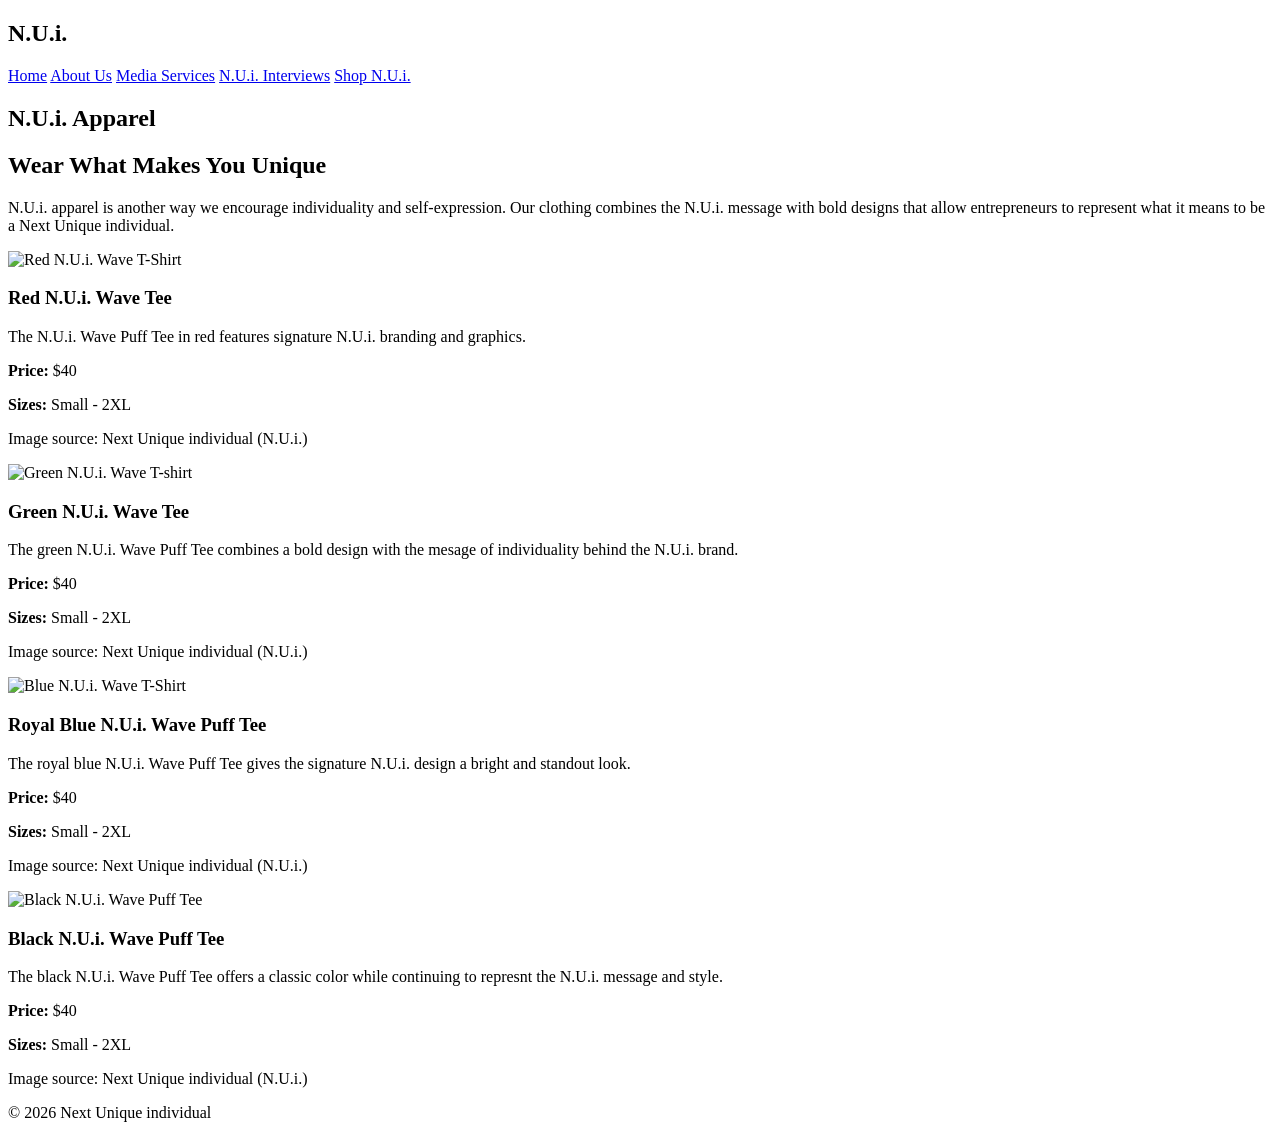
==== apparel.html @ 7cb27205 "Added apparel.html" ====
<!DOCTYPE html>
<html>

  <!-- Head section with page title and stylesheet -->
  <head>
    <title>Next Unique individual | Apparel</title>
    <link rel="stylesheet" href="style.css">
  </head>

  <body>

    <!-- Header with N.U.i. brand name and website navigation -->
    <header>
      <div class="nav-container">
        <h2 class="brand-name">N.U.i.</h2>

        <!-- Navigation links to each page of the N.U.i. website -->
        <nav>
             <a href="index.html">Home</a>
          <a href="about.html">About Us</a>
          <a href="media.html">Media Services</a>
          <a href="interviews.html">N.U.i. Interviews</a>
          <a href="apparel.html">Shop N.U.i.</a>
        </nav>
      </div>
    </header>

<!-- Main content for the N.U.i. Apparel page -->
    <main>

      <!-- Introduction to N.U.i. Apparel and the meaning behind the clothing -->
      <section class="apparel-intro">

        <h1>N.U.i. Apparel</h1>

        <h2>Wear What Makes You Unique</h2>

        <p>N.U.i. apparel is another way we encourage individuality and self-expression. Our clothing combines the N.U.i. message with bold designs that allow entrepreneurs to represent what it means to be a Next Unique individual.</p>

      </section>

      <!-- N.U.i. apparel products displayed in individual product cards -->
      <section class="products">

        <!-- Product card with image, name, description, and image citation -->
        <div class="product-card">

          <img src="red-wave-shirt.jpg"
            alt="Red N.U.i. Wave T-Shirt">

          <h3>Red N.U.i. Wave Tee</h3>

          <p>The N.U.i. Wave Puff Tee in red features signature N.U.i. branding and graphics.</p>

          <p><strong>Price:</strong> $40</p>
          <p><strong>Sizes:</strong> Small - 2XL</p>

          <p class="citation">Image source: Next Unique individual (N.U.i.)</p>
          
        </div>

        <div class="product-card">

          <img src="green-wave-shirt.jpg"
            alt="Green N.U.i. Wave T-shirt">

          <h3>Green N.U.i. Wave Tee</h3>

          <p>The green N.U.i. Wave Puff Tee combines a bold design with the mesage of individuality behind the N.U.i. brand.</p>

          <p><strong>Price:</strong> $40</p>
          <p><strong>Sizes:</strong> Small - 2XL</p>

          <p class="citation">Image source: Next Unique individual (N.U.i.)</p>
          
        </div>

        <div class="product-card">

          <img src="blue-wave-shirt.jpg"
            alt="Blue N.U.i. Wave T-Shirt">

          <h3>Royal Blue N.U.i. Wave Puff Tee</h3>

          <p>The royal blue N.U.i. Wave Puff Tee gives the signature N.U.i. design a bright and standout look.</p>

          <p><strong>Price:</strong> $40</p>
          <p><strong>Sizes:</strong> Small - 2XL</p>

          <p class="citation">
            Image source: Next Unique individual (N.U.i.)
          </p>
          
        </div>

        <div class="product-card">

          <img src="black-wave-shirt.jpg"
            alt="Black N.U.i. Wave Puff Tee">

          <h3>Black N.U.i. Wave Puff Tee</h3>

          <p>The black N.U.i. Wave Puff Tee offers a classic color while continuing to represnt the N.U.i. message and style.</p>

          <p><strong>Price:</strong> $40</p>
          <p><strong>Sizes:</strong> Small - 2XL</p>

          <p class="citation">Image source: Next Unique individual (N.U.i.)</p>
          
        </div>
        
      </section>
      
    </main>

    <!-- Footer with N.U.i. copyright information -->
    <footer>
      <p>&copy; 2026 Next Unique individual</p>
    </footer>
    
  </body>
</html>
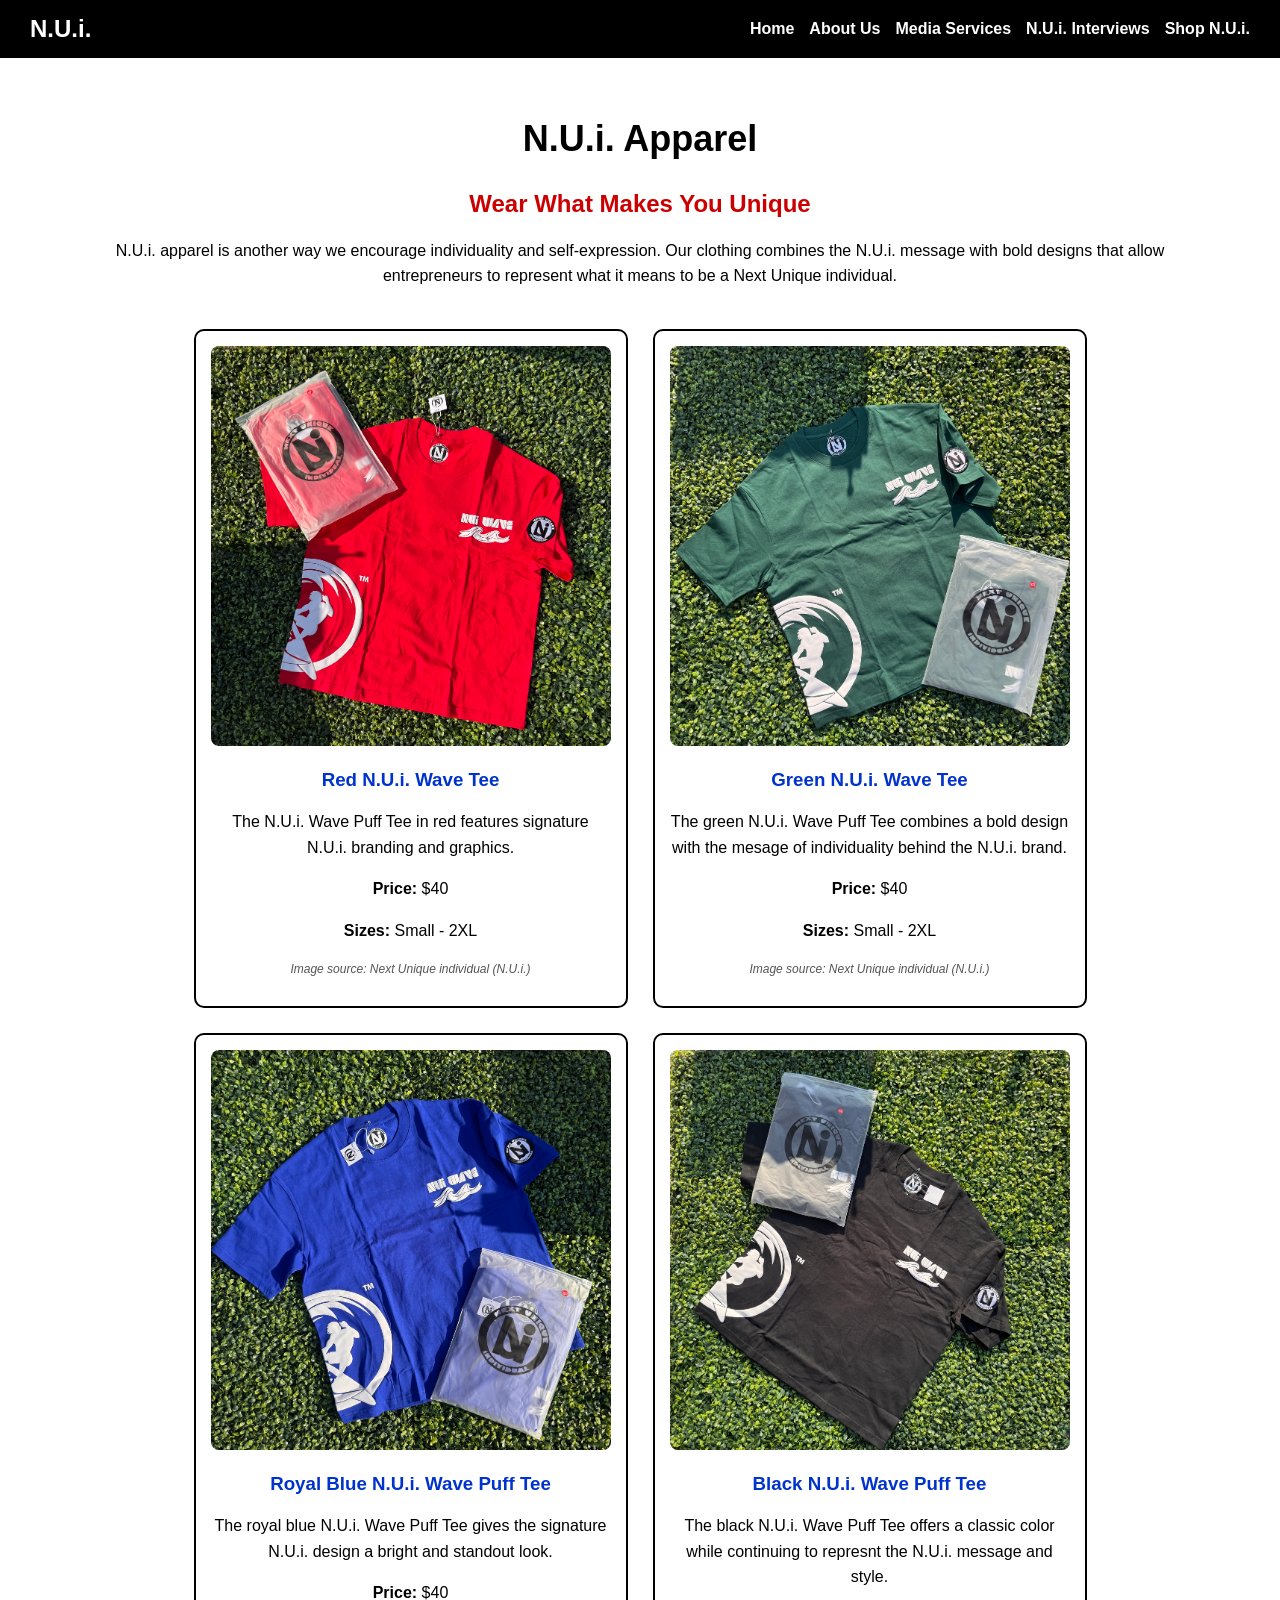
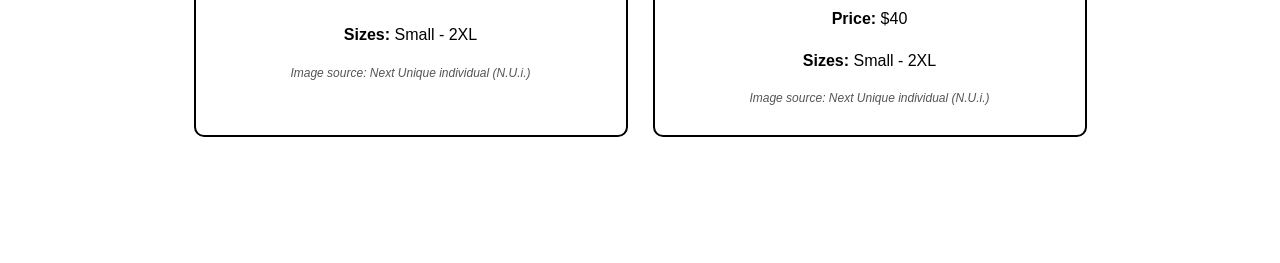
==== commit 44918dd2: "Revised images establishing images folder as src" ====
--- a/apparel.html
+++ b/apparel.html
@@ -1,14 +1,12 @@
-<!DOCTYPE html>
+<!doctype html>
 <html>
-
   <!-- Head section with page title and stylesheet -->
   <head>
     <title>Next Unique individual | Apparel</title>
-    <link rel="stylesheet" href="style.css">
+    <link rel="stylesheet" href="style.css" />
   </head>
 
   <body>
-
     <!-- Header with N.U.i. brand name and website navigation -->
     <header>
       <div class="nav-container">
@@ -16,7 +14,7 @@
 
         <!-- Navigation links to each page of the N.U.i. website -->
         <nav>
-             <a href="index.html">Home</a>
+          <a href="index.html">Home</a>
           <a href="about.html">About Us</a>
           <a href="media.html">Media Services</a>
           <a href="interviews.html">N.U.i. Interviews</a>
@@ -25,98 +23,103 @@
       </div>
     </header>
 
-<!-- Main content for the N.U.i. Apparel page -->
+    <!-- Main content for the N.U.i. Apparel page -->
     <main>
-
       <!-- Introduction to N.U.i. Apparel and the meaning behind the clothing -->
       <section class="apparel-intro">
-
         <h1>N.U.i. Apparel</h1>
 
         <h2>Wear What Makes You Unique</h2>
 
-        <p>N.U.i. apparel is another way we encourage individuality and self-expression. Our clothing combines the N.U.i. message with bold designs that allow entrepreneurs to represent what it means to be a Next Unique individual.</p>
-
+        <p>
+          N.U.i. apparel is another way we encourage individuality and
+          self-expression. Our clothing combines the N.U.i. message with bold
+          designs that allow entrepreneurs to represent what it means to be a
+          Next Unique individual.
+        </p>
       </section>
 
       <!-- N.U.i. apparel products displayed in individual product cards -->
       <section class="products">
-
         <!-- Product card with image, name, description, and image citation -->
         <div class="product-card">
-
-          <img src="red-wave-shirt.jpg"
-            alt="Red N.U.i. Wave T-Shirt">
+          <img src="images/red-wave-shirt.jpg" alt="Red N.U.i. Wave T-Shirt" />
 
           <h3>Red N.U.i. Wave Tee</h3>
 
-          <p>The N.U.i. Wave Puff Tee in red features signature N.U.i. branding and graphics.</p>
+          <p>
+            The N.U.i. Wave Puff Tee in red features signature N.U.i. branding
+            and graphics.
+          </p>
 
           <p><strong>Price:</strong> $40</p>
           <p><strong>Sizes:</strong> Small - 2XL</p>
 
           <p class="citation">Image source: Next Unique individual (N.U.i.)</p>
-          
         </div>
 
         <div class="product-card">
-
-          <img src="green-wave-shirt.jpg"
-            alt="Green N.U.i. Wave T-shirt">
+          <img
+            src="images/green-wave-shirt.jpg"
+            alt="Green N.U.i. Wave T-shirt"
+          />
 
           <h3>Green N.U.i. Wave Tee</h3>
 
-          <p>The green N.U.i. Wave Puff Tee combines a bold design with the mesage of individuality behind the N.U.i. brand.</p>
+          <p>
+            The green N.U.i. Wave Puff Tee combines a bold design with the
+            mesage of individuality behind the N.U.i. brand.
+          </p>
 
           <p><strong>Price:</strong> $40</p>
           <p><strong>Sizes:</strong> Small - 2XL</p>
 
           <p class="citation">Image source: Next Unique individual (N.U.i.)</p>
-          
         </div>
 
         <div class="product-card">
-
-          <img src="blue-wave-shirt.jpg"
-            alt="Blue N.U.i. Wave T-Shirt">
+          <img
+            src="images/blue-wave-shirt.jpg"
+            alt="Blue N.U.i. Wave T-Shirt"
+          />
 
           <h3>Royal Blue N.U.i. Wave Puff Tee</h3>
 
-          <p>The royal blue N.U.i. Wave Puff Tee gives the signature N.U.i. design a bright and standout look.</p>
-
-          <p><strong>Price:</strong> $40</p>
-          <p><strong>Sizes:</strong> Small - 2XL</p>
-
-          <p class="citation">
-            Image source: Next Unique individual (N.U.i.)
+          <p>
+            The royal blue N.U.i. Wave Puff Tee gives the signature N.U.i.
+            design a bright and standout look.
           </p>
-          
-        </div>
-
-        <div class="product-card">
-
-          <img src="black-wave-shirt.jpg"
-            alt="Black N.U.i. Wave Puff Tee">
-
-          <h3>Black N.U.i. Wave Puff Tee</h3>
-
-          <p>The black N.U.i. Wave Puff Tee offers a classic color while continuing to represnt the N.U.i. message and style.</p>
 
           <p><strong>Price:</strong> $40</p>
           <p><strong>Sizes:</strong> Small - 2XL</p>
 
           <p class="citation">Image source: Next Unique individual (N.U.i.)</p>
-          
         </div>
-        
+
+        <div class="product-card">
+          <img
+            src="images/black-wave-shirt.jpg"
+            alt="Black N.U.i. Wave Puff Tee"
+          />
+
+          <h3>Black N.U.i. Wave Puff Tee</h3>
+
+          <p>
+            The black N.U.i. Wave Puff Tee offers a classic color while
+            continuing to represnt the N.U.i. message and style.
+          </p>
+
+          <p><strong>Price:</strong> $40</p>
+          <p><strong>Sizes:</strong> Small - 2XL</p>
+
+          <p class="citation">Image source: Next Unique individual (N.U.i.)</p>
+        </div>
       </section>
-      
     </main>
 
     <!-- Footer with N.U.i. copyright information -->
     <footer>
       <p>&copy; 2026 Next Unique individual</p>
     </footer>
-    
   </body>
-</html>+</html>
--- a/style.css
+++ b/style.css
@@ -0,0 +1,450 @@
+/* General page styling*/
+
+body {
+  margin: 0;
+  font-family: Ariel, sans-serif;
+  background-color: white;
+  color: black;
+}
+
+/*Navigation*/
+
+header {
+  background-color: black;
+  color: white;
+  padding: 15px 30px;
+}
+
+.nav-container {
+  display: flex;
+  justify-content: space-between;
+  align-items: center;
+}
+
+.brand-name {
+  margin: 0;
+  color: white;
+}
+
+nav {
+  display: flex;
+  gap: 15px;
+}
+
+nav a {
+  color: white;
+  text-decoration: none;
+  font-weight: bold;
+}
+
+nav a:hover {
+  color: red;
+}
+
+/*Main Content*/
+
+main {
+  max-width: 1100px;
+  margin: auto;
+  padding: 30px;
+}
+
+h1 {
+  color: black;
+  font-size: 36px;
+}
+
+h2 {
+  color: #cc0000;
+}
+
+h3 {
+  color: #0033cc;
+}
+
+p {
+  line-height: 1.6;
+}
+
+/*Home page*/
+
+.intro {
+  display: flex;
+  align-items: center;
+  justify-content: center;
+  gap: 40px;
+  padding: 40px 0;
+}
+
+.logo {
+  width: 300px;
+  max-width: 100%;
+}
+
+.intro-text {
+  max-width: 500px;
+}
+
+.welcome {
+  text-align: center;
+  padding: 30px;
+}
+
+/*About page*/
+
+.about-section {
+  text-align: center;
+  margin-bottom: 40px;
+}
+
+.list-section {
+  display: flex;
+  flex-wrap: wrap;
+  justify-content: center;
+  gap: 30px;
+}
+
+.list-box {
+  width: 400px;
+  padding: 20px;
+  border: 2px solid black;
+  border-radius: 10px;
+}
+
+.list-box li {
+  margin-bottom: 10px;
+}
+
+.mission-section {
+  text-align: center;
+  margin-top: 40px;
+  padding: 25px;
+  background-color: #eeeeee;
+}
+
+/*Apparel page*/
+
+.apparel-intro {
+  text-align: center;
+  margin-bottom: 40px;
+}
+
+.products {
+  display: flex;
+  flex-wrap: wrap;
+  justify-content: center;
+  gap: 25px;
+}
+
+.product-card {
+  width: 400px;
+  border: 2px solid black;
+  padding: 15px;
+  text-align: center;
+  border-radius: 10px;
+}
+
+.product-card img {
+  width: 100%;
+  height: auto;
+  border-radius: 8px;
+}
+
+/*Media Services page*/
+.media-intro {
+  text-align: center;
+  margin-bottom: 40px;
+}
+
+.capture-section {
+  background-color: #eeeeee;
+  padding: 30px;
+  border-radius: 10px;
+  margin-bottom: 40px;
+}
+
+.capture-section h2 {
+  text-align: center;
+}
+
+.capture-section p {
+  text-align: center;
+}
+
+.capture-list {
+  display: flex;
+  justify-content: center;
+  gap: 60px;
+}
+
+.capture-list ul {
+  width: 300px;
+}
+
+.capture-list li {
+  margin-bottom: 10px;
+}
+
+.services-section {
+  text-align: center;
+  margin-bottom: 40px;
+}
+
+.package-container {
+  display: flex;
+  flex-wrap: wrap;
+  justify-content: center;
+  gap: 25px;
+}
+
+.package-card {
+  width: 280px;
+  border: 2px solid black;
+  padding: 20px;
+  border-radius: 10px;
+  text-align: center;
+}
+
+.package-card h2 {
+  color: #cc0000;
+}
+
+.package-card h3 {
+  color: #0033cc;
+}
+
+.booking-section {
+  text-align: center;
+  margin-top: 40px;
+  margin-bottom: 40px;
+}
+
+.booking-container {
+  display: flex;
+  justify-content: center;
+  gap: 25px;
+}
+
+.booking-box {
+  width: 280px;
+  padding: 20px;
+  background-color: #eeeeee;
+  border-radius: 10px;
+  text-align: center;
+}
+
+.booking-box h3 {
+  color: #0033cc;
+}
+
+.add-ons-section {
+  text-align: center;
+  margin-top: 40px;
+  margin-bottom: 40px;
+  padding: 30px;
+  background-color: #eeeeee;
+  border-radius: 10px;
+}
+
+.add-ons-list {
+  display: flex;
+  justify-content: center;
+}
+
+.add-ons-list ul {
+  text-align: left;
+}
+
+.add-ons-list li {
+  margin-bottom: 10px;
+}
+
+.contact-section {
+  text-align: center;
+  margin-top: 40px;
+  padding: 30px;
+  background-color: black;
+  color: white;
+  border-radius: 10px;
+}
+
+.contact-section h2 {
+  color: red;
+}
+
+.contact-section h3 {
+  color: white;
+}
+
+.contact-container {
+  display: flex;
+  justify-content: center;
+  gap: 25px;
+  margin: 25px;
+}
+
+.contact-box {
+  width: 300px;
+  padding: 15px;
+  border: 2px solid white;
+  border-radius: 10px;
+}
+
+.contact-box h3 {
+  color: #0033cc;
+}
+
+.portfolio-section {
+  text-align: center;
+  margin-bottom: 40px;
+}
+
+.portfolio-container {
+  display: flex;
+  flex-wrap: wrap;
+  justify-content: center;
+  gap: 20px;
+}
+
+.portfolio-container img {
+  width: 300px;
+  height: 300px;
+  object-fit: cover;
+  border-radius: 10px;
+}
+
+.top-photo {
+  object-position: top;
+}
+
+/*Image citations*/
+
+.citation {
+  font-size: 12px;
+  font-style: italic;
+  color: #555555;
+  text-align: center;
+}
+
+/*Footer*/
+
+footer {
+  background-color: white;
+  color: white;
+  text-align: center;
+  padding: 15px;
+  margin-top: 40px;
+}
+
+footer p {
+  margin: 0;
+}
+
+/*N.U.i. Interviews page*/
+.interviews-intro {
+  text-align: center;
+  margin-bottom: 40px;
+}
+
+.interview-types {
+  background-color: #eeeeee;
+  padding: 30px;
+  border-radius: 10px;
+  margin-bottom: 40px;
+}
+
+.interview-types h2 {
+  text-align: center;
+}
+
+.interview-types p {
+  text-align: center;
+}
+
+.interview-list {
+  display: flex;
+  justify-content: center;
+}
+
+.interview-list li {
+  margin-bottom: 10px;
+}
+
+.past-interviews {
+  text-align: center;
+  margin-bottom: 40px;
+}
+
+.interview-container {
+  display: flex;
+  justify-content: center;
+  gap: 25px;
+}
+
+.interview-card {
+  width: 280px;
+  border: 2px solid black;
+  padding: 20px;
+  border-radius: 10px;
+  text-align: center;
+}
+
+.youtube-link {
+  margin-top: 30px;
+}
+
+.youtube-link a {
+  background-color: #cc0000;
+  color: white;
+  text-decoration: none;
+  padding: 12px 20px;
+  border-radius: 8px;
+  font-weight: bold;
+}
+
+.share-story {
+  background-color: #eeeeee;
+  padding: 30px;
+  border-radius: 10px;
+  margin-top: 40px;
+  margin-bottom: 40px;
+  text-align: center;
+}
+
+.interview-packages {
+  text-align: center;
+  margin-bottom: 40px;
+}
+
+.interview-package-container {
+  display: flex;
+  justify-content: center;
+  gap: 25px;
+}
+
+.interview-package-card {
+  width: 400px;
+  border: 2px solid black;
+  padding: 20px;
+  border-radius: 10px;
+  margin: 30px;
+  text-align: center;
+}
+
+.interview-contact {
+  background-color: black;
+  color: white;
+  padding: 30px;
+  border-radius: 10px;
+  margin-top: 40px;
+  margin-bottom: 40px;
+  text-align: center;
+}
+
+.interview-contact h2 {
+  color: #cc0000;
+}
+
+.interview-contact h3 {
+  color: #0033cc;
+}
